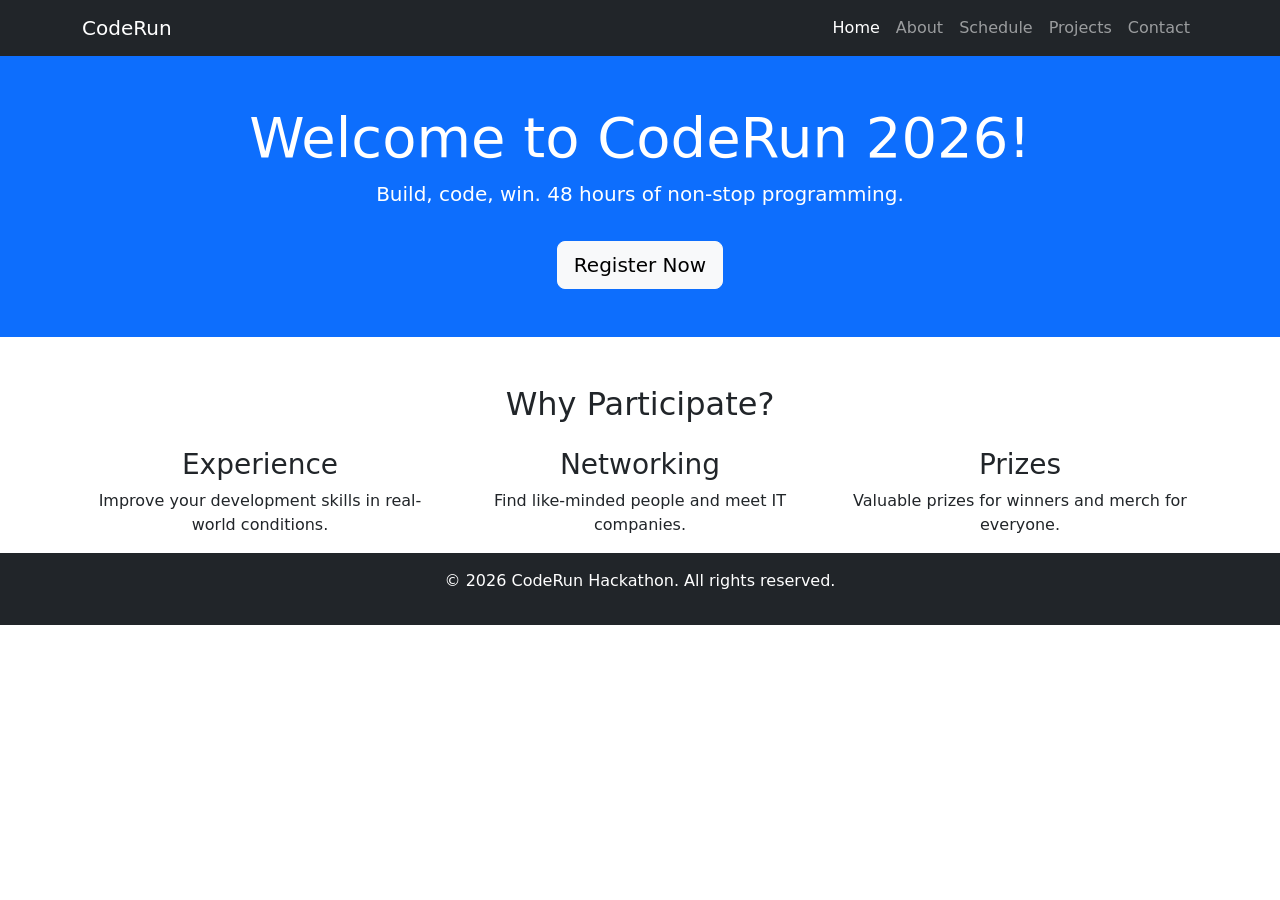
==== index.html @ 3b735dcd "create home page with bootstrap hero section" ====
<!DOCTYPE html>
<html lang="en">
<head>
    <meta charset="UTF-8">
    <meta name="viewport" content="width=device-width, initial-scale=1.0">
    <title>CodeRun Hackathon - Home</title>
    <link href="https://cdn.jsdelivr.net/npm/bootstrap@5.3.0/dist/css/bootstrap.min.css" rel="stylesheet">
    <link rel="stylesheet" href="style.css">
</head>
<body>
    <nav class="navbar navbar-expand-lg navbar-dark bg-dark sticky-top">
        <div class="container">
            <a class="navbar-brand" href="index.html">CodeRun</a>
            <button class="navbar-toggler" type="button" data-bs-toggle="collapse" data-bs-target="#navbarNav">
                <span class="navbar-toggler-icon"></span>
            </button>
            <div class="collapse navbar-collapse" id="navbarNav">
                <ul class="navbar-nav ms-auto">
                    <li class="nav-item"><a class="nav-link active" href="index.html">Home</a></li>
                    <li class="nav-item"><a class="nav-link" href="about.html">About</a></li>
                    <li class="nav-item"><a class="nav-link" href="schedule.html">Schedule</a></li>
                    <li class="nav-item"><a class="nav-link" href="gallery.html">Projects</a></li>
                    <li class="nav-item"><a class="nav-link" href="contact.html">Contact</a></li>
                </ul>
            </div>
        </div>
    </nav>

    <main>
        <header class="bg-primary text-white text-center py-5">
            <div class="container">
                <h1 class="display-4">Welcome to CodeRun 2026!</h1>
                <p class="lead">Build, code, win. 48 hours of non-stop programming.</p>
                <a href="contact.html" class="btn btn-light btn-lg mt-3">Register Now</a>
            </div>
        </header>

        <section class="container mt-5">
            <h2 class="text-center mb-4">Why Participate?</h2>
            <div class="row text-center">
                <div class="col-md-4">
                    <h3>Experience</h3>
                    <p>Improve your development skills in real-world conditions.</p>
                </div>
                <div class="col-md-4">
                    <h3>Networking</h3>
                    <p>Find like-minded people and meet IT companies.</p>
                </div>
                <div class="col-md-4">
                    <h3>Prizes</h3>
                    <p>Valuable prizes for winners and merch for everyone.</p>
                </div>
            </div>
        </section>
    </main>

    <footer class="bg-dark text-white text-center py-3 mt-auto">
        <p>&copy; 2026 CodeRun Hackathon. All rights reserved.</p>
    </footer>

    <script src="https://cdn.jsdelivr.net/npm/bootstrap@5.3.0/dist/js/bootstrap.bundle.min.js"></script>
</body>
</html>
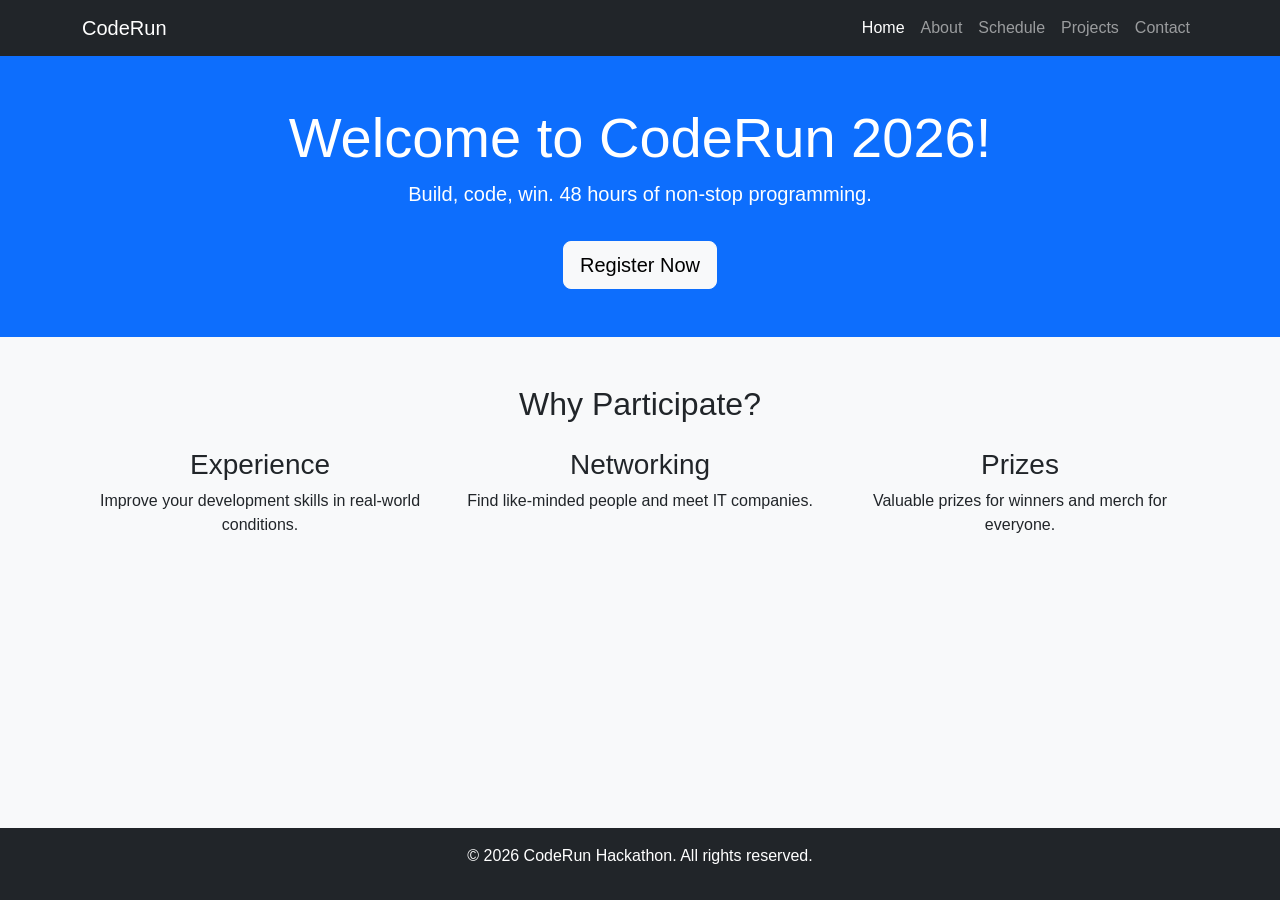
==== commit 16b9f62d: "fixed styles.css" ====
--- a/index.html
+++ b/index.html
@@ -5,7 +5,7 @@
     <meta name="viewport" content="width=device-width, initial-scale=1.0">
     <title>CodeRun Hackathon - Home</title>
     <link href="https://cdn.jsdelivr.net/npm/bootstrap@5.3.0/dist/css/bootstrap.min.css" rel="stylesheet">
-    <link rel="stylesheet" href="style.css">
+    <link rel="stylesheet" href="styles.css">
 </head>
 <body>
     <nav class="navbar navbar-expand-lg navbar-dark bg-dark sticky-top">
--- a/styles.css
+++ b/styles.css
@@ -0,0 +1,58 @@
+:root {
+    --main-bg: #f8f9fa;
+    --accent-color: #0d6efd;
+}
+
+body {
+    font-family: 'Segoe UI', Tahoma, Geneva, Verdana, sans-serif;
+    background-color: var(--main-bg);
+    display: flex;
+    flex-direction: column;
+    min-height: 100vh;
+}
+
+main {
+    flex: 1; 
+}
+
+
+.grid-container {
+    display: grid;
+    grid-template-columns: repeat(2, 1fr);
+    gap: 20px;
+    margin-top: 30px;
+}
+
+.contact-wrapper {
+    position: relative;
+    padding: 40px;
+    background: #fff;
+    border-radius: 10px;
+    box-shadow: 0 4px 6px rgba(0,0,0,0.1);
+}
+
+.badge-absolute {
+    position: absolute;
+    top: -15px;
+    right: -15px;
+    background-color: #dc3545;
+    color: white;
+    padding: 10px 15px;
+    border-radius: 50%;
+    font-weight: bold;
+}
+
+@media (max-width: 768px) {
+    .grid-container {
+        grid-template-columns: 1fr; 
+    }
+}
+
+@media (max-width: 480px) {
+    h1 {
+        font-size: 1.8rem; 
+    }
+    .badge-absolute {
+        display: none; 
+    }
+}
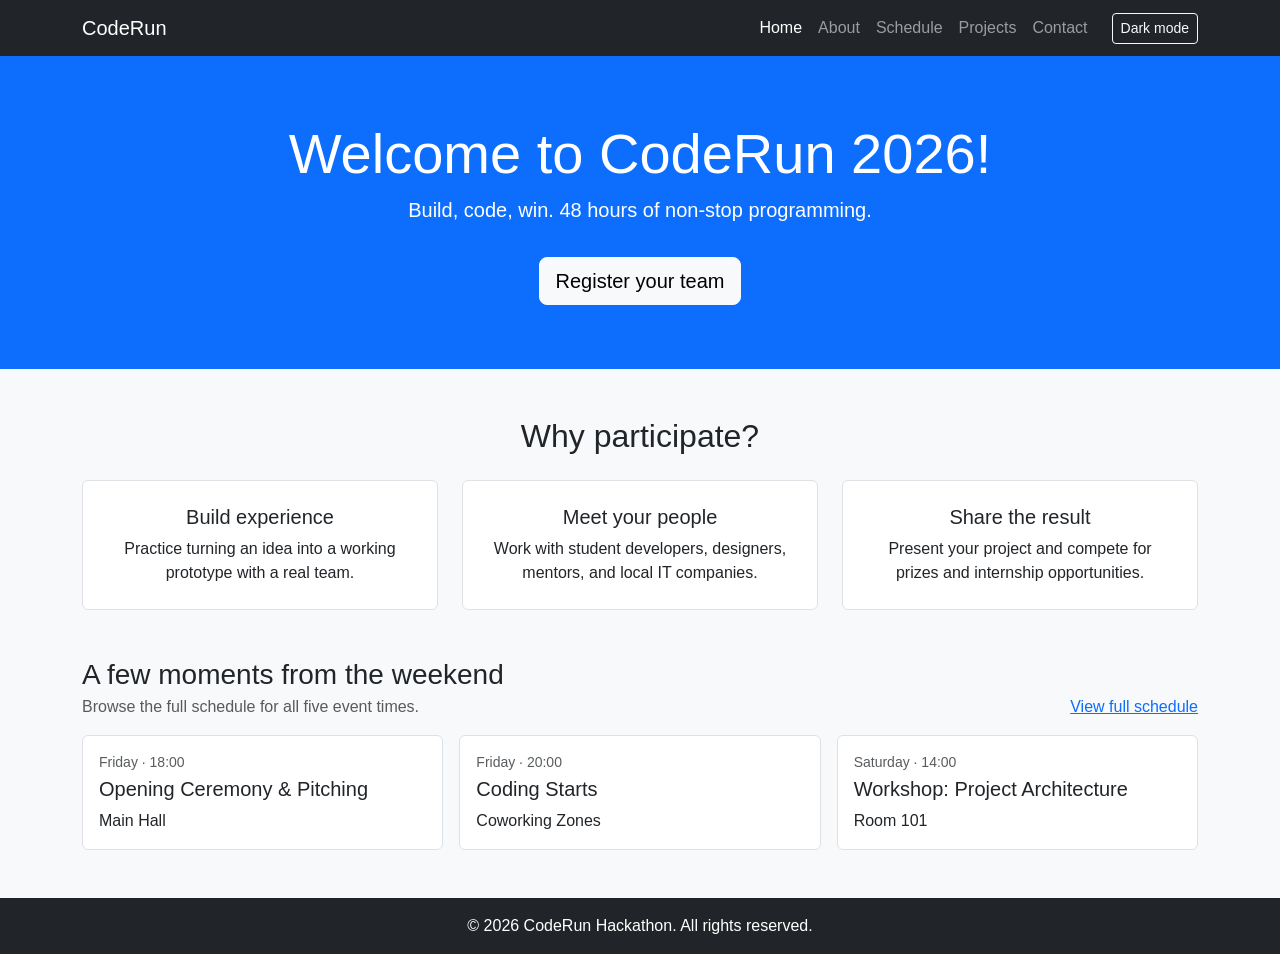
==== commit 98bd3c46: "Add endterm features" ====
--- a/index.html
+++ b/index.html
@@ -3,6 +3,7 @@
 <head>
     <meta charset="UTF-8">
     <meta name="viewport" content="width=device-width, initial-scale=1.0">
+    <meta name="description" content="CodeRun is a 48-hour student hackathon for building useful software with a team.">
     <title>CodeRun Hackathon - Home</title>
     <link href="https://cdn.jsdelivr.net/npm/bootstrap@5.3.0/dist/css/bootstrap.min.css" rel="stylesheet">
     <link rel="stylesheet" href="styles.css">
@@ -11,46 +12,64 @@
     <nav class="navbar navbar-expand-lg navbar-dark bg-dark sticky-top">
         <div class="container">
             <a class="navbar-brand" href="index.html">CodeRun</a>
-            <button class="navbar-toggler" type="button" data-bs-toggle="collapse" data-bs-target="#navbarNav">
+            <button class="navbar-toggler" type="button" data-bs-toggle="collapse" data-bs-target="#navbarNav" aria-controls="navbarNav" aria-expanded="false" aria-label="Toggle navigation">
                 <span class="navbar-toggler-icon"></span>
             </button>
             <div class="collapse navbar-collapse" id="navbarNav">
-                <ul class="navbar-nav ms-auto">
-                    <li class="nav-item"><a class="nav-link active" href="index.html">Home</a></li>
+                <ul class="navbar-nav ms-auto align-items-lg-center">
+                    <li class="nav-item"><a class="nav-link active" aria-current="page" href="index.html">Home</a></li>
                     <li class="nav-item"><a class="nav-link" href="about.html">About</a></li>
                     <li class="nav-item"><a class="nav-link" href="schedule.html">Schedule</a></li>
                     <li class="nav-item"><a class="nav-link" href="gallery.html">Projects</a></li>
                     <li class="nav-item"><a class="nav-link" href="contact.html">Contact</a></li>
+                    <li class="nav-item ms-lg-3"><button class="btn btn-outline-light btn-sm theme-toggle" id="themeToggle" type="button">Dark mode</button></li>
                 </ul>
             </div>
         </div>
     </nav>
 
     <main>
-        <header class="bg-primary text-white text-center py-5">
-            <div class="container">
+        <header class="home-hero bg-primary text-white text-center py-5">
+            <div class="container py-3">
                 <h1 class="display-4">Welcome to CodeRun 2026!</h1>
                 <p class="lead">Build, code, win. 48 hours of non-stop programming.</p>
-                <a href="contact.html" class="btn btn-light btn-lg mt-3">Register Now</a>
+                <a href="contact.html" class="btn btn-light btn-lg mt-3">Register your team</a>
             </div>
         </header>
 
-        <section class="container mt-5">
-            <h2 class="text-center mb-4">Why Participate?</h2>
-            <div class="row text-center">
+        <section class="container py-5" aria-labelledby="why-heading">
+            <h2 class="text-center mb-4" id="why-heading">Why participate?</h2>
+            <div class="row g-4 text-center">
                 <div class="col-md-4">
-                    <h3>Experience</h3>
-                    <p>Improve your development skills in real-world conditions.</p>
+                    <div class="feature-panel h-100 p-4">
+                        <h3 class="h5">Build experience</h3>
+                        <p class="mb-0">Practice turning an idea into a working prototype with a real team.</p>
+                    </div>
                 </div>
                 <div class="col-md-4">
-                    <h3>Networking</h3>
-                    <p>Find like-minded people and meet IT companies.</p>
+                    <div class="feature-panel h-100 p-4">
+                        <h3 class="h5">Meet your people</h3>
+                        <p class="mb-0">Work with student developers, designers, mentors, and local IT companies.</p>
+                    </div>
                 </div>
                 <div class="col-md-4">
-                    <h3>Prizes</h3>
-                    <p>Valuable prizes for winners and merch for everyone.</p>
+                    <div class="feature-panel h-100 p-4">
+                        <h3 class="h5">Share the result</h3>
+                        <p class="mb-0">Present your project and compete for prizes and internship opportunities.</p>
+                    </div>
                 </div>
             </div>
+        </section>
+
+        <section class="container pb-5" aria-labelledby="home-schedule-heading">
+            <div class="d-flex flex-wrap justify-content-between align-items-end gap-2 mb-3">
+                <div>
+                    <h2 class="h3 mb-1" id="home-schedule-heading">A few moments from the weekend</h2>
+                    <p class="text-muted mb-0">Browse the full schedule for all five event times.</p>
+                </div>
+                <a href="schedule.html">View full schedule</a>
+            </div>
+            <div class="row g-3" id="homeEvents" aria-live="polite"></div>
         </section>
     </main>
 
@@ -59,5 +78,8 @@
     </footer>
 
     <script src="https://cdn.jsdelivr.net/npm/bootstrap@5.3.0/dist/js/bootstrap.bundle.min.js"></script>
+    <script src="https://code.jquery.com/jquery-3.7.1.min.js"></script>
+    <script src="jquery-interactions.js"></script>
+    <script src="app.js"></script>
 </body>
-</html>+</html>
--- a/styles.css
+++ b/styles.css
@@ -1,58 +1,123 @@
 :root {
     --main-bg: #f8f9fa;
-    --accent-color: #0d6efd;
+    --text-color: #212529;
+    --panel-bg: #ffffff;
+    --border-color: #dee2e6;
 }
 
 body {
     font-family: 'Segoe UI', Tahoma, Geneva, Verdana, sans-serif;
     background-color: var(--main-bg);
+    color: var(--text-color);
     display: flex;
     flex-direction: column;
     min-height: 100vh;
 }
 
 main {
-    flex: 1; 
+    flex: 1;
 }
 
+footer p {
+    margin: 0;
+}
+
+.home-hero {
+    background-color: #0d6efd !important;
+}
+
+.feature-panel,
+.filter-panel,
+.contact-wrapper,
+.grid-item,
+.faq-item {
+    background-color: var(--panel-bg) !important;
+    border: 1px solid var(--border-color);
+    border-radius: 0.375rem;
+}
+
+.contact-wrapper {
+    padding: 2rem;
+}
 
 .grid-container {
     display: grid;
-    grid-template-columns: repeat(2, 1fr);
-    gap: 20px;
-    margin-top: 30px;
+    grid-template-columns: repeat(2, minmax(0, 1fr));
+    gap: 1.25rem;
 }
 
-.contact-wrapper {
-    position: relative;
-    padding: 40px;
-    background: #fff;
-    border-radius: 10px;
-    box-shadow: 0 4px 6px rgba(0,0,0,0.1);
+.intro-copy {
+    max-width: 45rem;
+    margin-left: auto;
+    margin-right: auto;
 }
 
-.badge-absolute {
-    position: absolute;
-    top: -15px;
-    right: -15px;
-    background-color: #dc3545;
-    color: white;
-    padding: 10px 15px;
-    border-radius: 50%;
-    font-weight: bold;
+.project-card .card-img-top {
+    height: 190px;
+    object-fit: cover;
+}
+
+.project-card .card {
+    background-color: var(--panel-bg);
+    color: var(--text-color);
+}
+
+.faq-answer,
+.js-help-content {
+    display: none;
+}
+
+.theme-dark {
+    --main-bg: #202428;
+    --text-color: #f1f3f5;
+    --panel-bg: #2b3035;
+    --border-color: #495057;
+}
+
+.theme-dark .text-muted,
+.theme-dark .form-text {
+    color: #c2c7cc !important;
+}
+
+.theme-dark .form-control,
+.theme-dark .form-select {
+    color: #f1f3f5;
+    background-color: #343a40;
+    border-color: #6c757d;
+}
+
+.theme-dark .form-control::placeholder {
+    color: #adb5bd;
+}
+
+.theme-dark .table {
+    --bs-table-color: #f1f3f5;
+    --bs-table-bg: #2b3035;
+    --bs-table-striped-bg: #343a40;
+    --bs-table-striped-color: #f1f3f5;
+    --bs-table-hover-bg: #3b4147;
+    --bs-table-hover-color: #ffffff;
+    border-color: #6c757d;
+}
+
+.theme-dark .alert-light {
+    color: #f1f3f5;
+    background-color: #343a40;
+    border-color: #6c757d !important;
 }
 
 @media (max-width: 768px) {
     .grid-container {
-        grid-template-columns: 1fr; 
+        grid-template-columns: 1fr;
+    }
+
+    .contact-wrapper {
+        padding: 1.5rem;
     }
 }
 
 @media (max-width: 480px) {
     h1 {
-        font-size: 1.8rem; 
+        font-size: 1.8rem;
     }
-    .badge-absolute {
-        display: none; 
-    }
-}+}
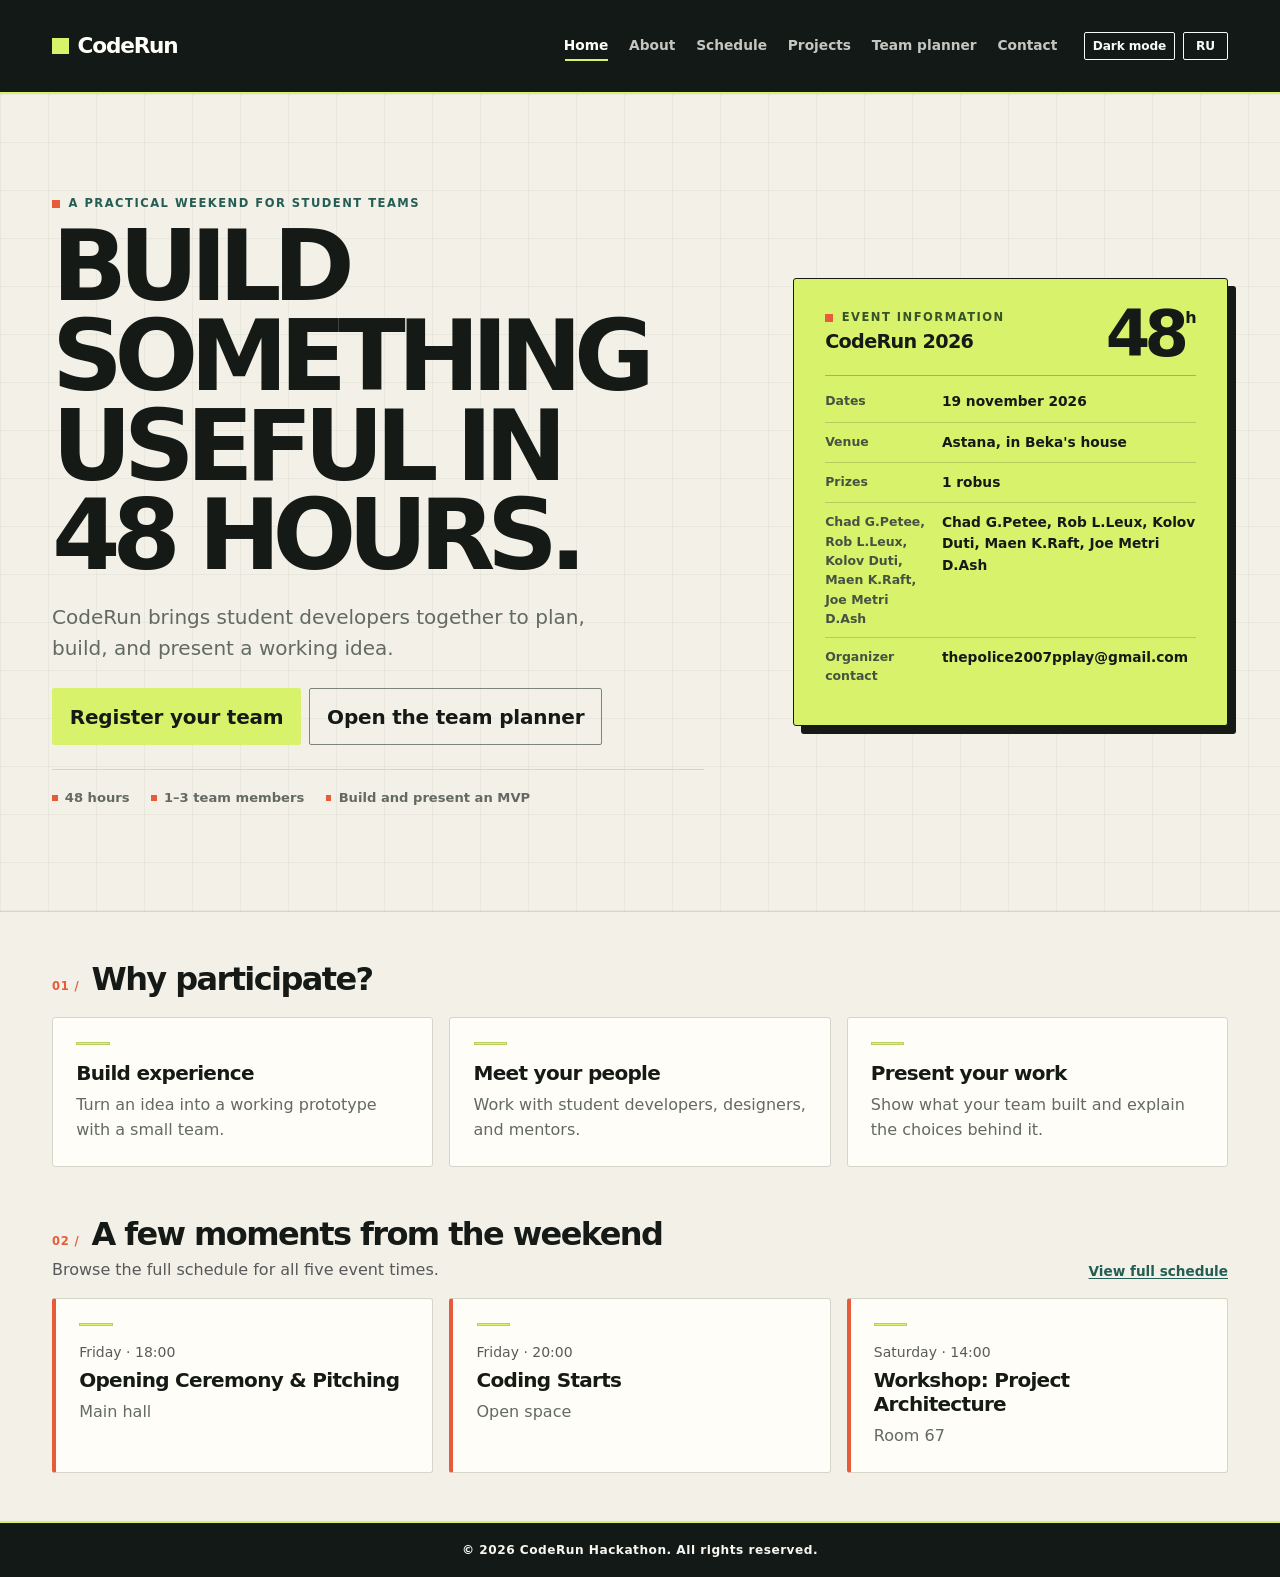
==== commit 6889c01f: "Polish final project" ====
--- a/index.html
+++ b/index.html
@@ -4,82 +4,90 @@
     <meta charset="UTF-8">
     <meta name="viewport" content="width=device-width, initial-scale=1.0">
     <meta name="description" content="CodeRun is a 48-hour student hackathon for building useful software with a team.">
-    <title>CodeRun Hackathon - Home</title>
+    <title data-i18n="home.metaTitle">CodeRun Hackathon - Home</title>
+    <link rel="icon" href="favicon.svg" type="image/svg+xml">
     <link href="https://cdn.jsdelivr.net/npm/bootstrap@5.3.0/dist/css/bootstrap.min.css" rel="stylesheet">
     <link rel="stylesheet" href="styles.css">
 </head>
 <body>
-    <nav class="navbar navbar-expand-lg navbar-dark bg-dark sticky-top">
+    <nav class="navbar navbar-expand-lg navbar-dark sticky-top site-nav">
         <div class="container">
             <a class="navbar-brand" href="index.html">CodeRun</a>
-            <button class="navbar-toggler" type="button" data-bs-toggle="collapse" data-bs-target="#navbarNav" aria-controls="navbarNav" aria-expanded="false" aria-label="Toggle navigation">
+            <button class="navbar-toggler" type="button" data-bs-toggle="collapse" data-bs-target="#navbarNav" aria-controls="navbarNav" aria-expanded="false" aria-label="Toggle navigation" data-i18n-aria-label="nav.toggle">
                 <span class="navbar-toggler-icon"></span>
             </button>
             <div class="collapse navbar-collapse" id="navbarNav">
                 <ul class="navbar-nav ms-auto align-items-lg-center">
-                    <li class="nav-item"><a class="nav-link active" aria-current="page" href="index.html">Home</a></li>
-                    <li class="nav-item"><a class="nav-link" href="about.html">About</a></li>
-                    <li class="nav-item"><a class="nav-link" href="schedule.html">Schedule</a></li>
-                    <li class="nav-item"><a class="nav-link" href="gallery.html">Projects</a></li>
-                    <li class="nav-item"><a class="nav-link" href="contact.html">Contact</a></li>
-                    <li class="nav-item ms-lg-3"><button class="btn btn-outline-light btn-sm theme-toggle" id="themeToggle" type="button">Dark mode</button></li>
+                    <li class="nav-item"><a class="nav-link active" aria-current="page" href="index.html" data-i18n="nav.home">Home</a></li>
+                    <li class="nav-item"><a class="nav-link" href="about.html" data-i18n="nav.about">About</a></li>
+                    <li class="nav-item"><a class="nav-link" href="schedule.html" data-i18n="nav.schedule">Schedule</a></li>
+                    <li class="nav-item"><a class="nav-link" href="gallery.html" data-i18n="nav.projects">Projects</a></li>
+                    <li class="nav-item"><a class="nav-link" href="planner.html" data-i18n="nav.planner">Team planner</a></li>
+                    <li class="nav-item"><a class="nav-link" href="contact.html" data-i18n="nav.contact">Contact</a></li>
+                    <li class="nav-item ms-lg-3"><button class="btn btn-outline-light btn-sm" id="themeToggle" type="button" aria-pressed="false" data-i18n="theme.dark">Dark mode</button></li>
+                    <li class="nav-item ms-lg-2"><button class="btn btn-outline-light btn-sm" id="languageToggle" type="button" aria-label="Change language" data-i18n-aria-label="language.accessible" data-i18n="language.switch">RU</button></li>
                 </ul>
             </div>
         </div>
     </nav>
 
     <main>
-        <header class="home-hero bg-primary text-white text-center py-5">
-            <div class="container py-3">
-                <h1 class="display-4">Welcome to CodeRun 2026!</h1>
-                <p class="lead">Build, code, win. 48 hours of non-stop programming.</p>
-                <a href="contact.html" class="btn btn-light btn-lg mt-3">Register your team</a>
+        <header class="home-hero">
+            <div class="container hero-layout">
+                <div class="hero-copy">
+                    <p class="eyebrow" data-i18n="home.features">A practical weekend for student teams</p>
+                    <h1 data-i18n="home.title">Build something useful in 48 hours.</h1>
+                    <p class="hero-lead" data-i18n="home.lead">CodeRun brings student developers together to plan, build, and present a working idea.</p>
+                    <div class="d-flex flex-wrap gap-2 mt-4">
+                        <a href="contact.html" class="btn btn-primary btn-lg" data-i18n="home.register">Register your team</a>
+                        <a href="planner.html" class="btn btn-outline-secondary btn-lg" data-i18n="home.planner">Open the team planner</a>
+                    </div>
+                    <div class="hero-facts mt-4">
+                        <span data-i18n="home.factHours">48 hours</span><span data-i18n="home.factTeam">1–3 team members</span><span data-i18n="home.factMvp">Build and present an MVP</span>
+                    </div>
+                </div>
+                <aside class="event-summary" aria-labelledby="event-summary-title">
+                    <div class="event-summary-top">
+                        <div>
+                            <p class="eyebrow mb-1" data-i18n="home.eventLabel">Event information</p>
+                            <h2 class="h4 mb-0" id="event-summary-title">CodeRun 2026</h2>
+                        </div>
+                        <p class="event-hours mb-0" aria-hidden="true">48<span>h</span></p>
+                    </div>
+                    <dl class="event-details mb-0">
+                        <div><dt data-i18n="home.dateLabel">Dates</dt><dd data-event-info="date">19 november 2026</dd></div>
+                        <div><dt data-i18n="home.placeLabel">Venue</dt><dd data-event-info="venue">Astana, in Beka's house</dd></div>
+                        <div><dt data-i18n="home.prizeLabel">Prizes</dt><dd data-event-info="prizes">1 robus</dd></div>
+                        <div><dt data-i18n="home.sponsorsLabel">Sponsors</dt><dd data-event-info="sponsors">Chad G.Petee, Rob L.Leux, Kolov Duti, Maen K.Raft, Joe Metri D.Ash", ru: "Chad G.Petee, Rob L.Leux, Kolov Duti, Maen K.Raft, Joe Metri D.Ash</dd></div>
+                        <div><dt data-i18n="home.organizerLabel">thepolice2007pplay@gmail.com</dt><dd data-event-info="organizerEmail">Add organizer email</dd></div>
+                    </dl>
+                </aside>
             </div>
         </header>
 
         <section class="container py-5" aria-labelledby="why-heading">
-            <h2 class="text-center mb-4" id="why-heading">Why participate?</h2>
-            <div class="row g-4 text-center">
-                <div class="col-md-4">
-                    <div class="feature-panel h-100 p-4">
-                        <h3 class="h5">Build experience</h3>
-                        <p class="mb-0">Practice turning an idea into a working prototype with a real team.</p>
-                    </div>
-                </div>
-                <div class="col-md-4">
-                    <div class="feature-panel h-100 p-4">
-                        <h3 class="h5">Meet your people</h3>
-                        <p class="mb-0">Work with student developers, designers, mentors, and local IT companies.</p>
-                    </div>
-                </div>
-                <div class="col-md-4">
-                    <div class="feature-panel h-100 p-4">
-                        <h3 class="h5">Share the result</h3>
-                        <p class="mb-0">Present your project and compete for prizes and internship opportunities.</p>
-                    </div>
-                </div>
+            <h2 class="section-heading" id="why-heading" data-i18n="home.why">Why participate?</h2>
+            <div class="row g-3">
+                <div class="col-md-4"><article class="feature-panel h-100 p-4"><h3 class="h5" data-i18n="home.experienceTitle">Build experience</h3><p class="mb-0" data-i18n="home.experienceText">Turn an idea into a working prototype with a small team.</p></article></div>
+                <div class="col-md-4"><article class="feature-panel h-100 p-4"><h3 class="h5" data-i18n="home.peopleTitle">Meet your people</h3><p class="mb-0" data-i18n="home.peopleText">Work with student developers, designers, and mentors.</p></article></div>
+                <div class="col-md-4"><article class="feature-panel h-100 p-4"><h3 class="h5" data-i18n="home.shareTitle">Present your work</h3><p class="mb-0" data-i18n="home.shareText">Show what your team built and explain the choices behind it.</p></article></div>
             </div>
         </section>
 
         <section class="container pb-5" aria-labelledby="home-schedule-heading">
-            <div class="d-flex flex-wrap justify-content-between align-items-end gap-2 mb-3">
-                <div>
-                    <h2 class="h3 mb-1" id="home-schedule-heading">A few moments from the weekend</h2>
-                    <p class="text-muted mb-0">Browse the full schedule for all five event times.</p>
-                </div>
-                <a href="schedule.html">View full schedule</a>
+            <div class="section-head-row mb-3">
+                <div><h2 class="section-heading mb-1" id="home-schedule-heading" data-i18n="home.weekend">A few moments from the weekend</h2><p class="text-muted mb-0" data-i18n="home.weekendText">Browse the full schedule for all five event times.</p></div>
+                <a href="schedule.html" data-i18n="home.fullSchedule">View full schedule</a>
             </div>
             <div class="row g-3" id="homeEvents" aria-live="polite"></div>
         </section>
     </main>
 
-    <footer class="bg-dark text-white text-center py-3 mt-auto">
-        <p>&copy; 2026 CodeRun Hackathon. All rights reserved.</p>
-    </footer>
-
+    <footer class="site-footer text-center py-3"><p class="mb-0" data-i18n="footer.rights">© 2026 CodeRun Hackathon. All rights reserved.</p></footer>
     <script src="https://cdn.jsdelivr.net/npm/bootstrap@5.3.0/dist/js/bootstrap.bundle.min.js"></script>
     <script src="https://code.jquery.com/jquery-3.7.1.min.js"></script>
     <script src="jquery-interactions.js"></script>
     <script src="app.js"></script>
+    <script type="module" src="js/final.js"></script>
 </body>
 </html>
--- a/styles.css
+++ b/styles.css
@@ -1,123 +1,549 @@
 :root {
-    --main-bg: #f8f9fa;
-    --text-color: #212529;
-    --panel-bg: #ffffff;
-    --border-color: #dee2e6;
-}
+    --page-bg: #f2f0e7;
+    --panel-bg: #fffdf7;
+    --ink: #151a16;
+    --muted: #626a62;
+    --line: #d5d5c9;
+    --navy: #121916;
+    --blue: #245d54;
+    --accent: #e65c3b;
+    --lime: #d8f26c;
+    --soft-blue: #e5ebe2;
+    --shadow: 0 12px 30px rgba(18, 25, 22, .07);
+}
+
+* { box-sizing: border-box; }
+
+html { scroll-behavior: smooth; }
 
 body {
-    font-family: 'Segoe UI', Tahoma, Geneva, Verdana, sans-serif;
-    background-color: var(--main-bg);
-    color: var(--text-color);
+    min-height: 100vh;
     display: flex;
     flex-direction: column;
-    min-height: 100vh;
-}
-
-main {
-    flex: 1;
-}
-
-footer p {
-    margin: 0;
-}
+    background: var(--page-bg);
+    color: var(--ink);
+    font-family: "Avenir Next", Avenir, "Segoe UI", system-ui, sans-serif;
+    line-height: 1.55;
+}
+
+main { flex: 1; }
+a { color: var(--blue); text-underline-offset: .18em; }
+a:hover { color: var(--accent); }
+:focus-visible { outline: 3px solid var(--accent); outline-offset: 3px; }
+
+.container { max-width: 1200px; }
+
+.site-nav {
+    z-index: 1030;
+    background: var(--navy);
+    border-bottom: 2px solid var(--lime);
+}
+.site-nav .container { min-height: 76px; }
+.site-nav .navbar-brand {
+    display: inline-flex;
+    align-items: center;
+    gap: .55rem;
+    color: #fffdf7;
+    font-size: 1.35rem;
+    font-weight: 800;
+    letter-spacing: -.055em;
+}
+.site-nav .navbar-brand::before {
+    width: 1.05rem;
+    height: 1.05rem;
+    background: var(--lime);
+    content: "";
+}
+.site-nav .nav-link {
+    position: relative;
+    margin: 0 .15rem;
+    padding: .65rem .55rem;
+    color: rgba(255, 253, 247, .76);
+    font-size: .86rem;
+    font-weight: 600;
+}
+.site-nav .nav-link::after {
+    position: absolute;
+    right: .55rem;
+    bottom: .35rem;
+    left: .55rem;
+    height: 2px;
+    background: var(--lime);
+    content: "";
+    transform: scaleX(0);
+    transform-origin: left;
+    transition: transform .18s ease;
+}
+.site-nav .nav-link:hover,
+.site-nav .nav-link.active { color: #fffdf7; }
+.site-nav .nav-link:hover::after,
+.site-nav .nav-link.active::after { transform: scaleX(1); }
+.site-nav .btn {
+    min-width: 2.8rem;
+    border-radius: 2px;
+    font-size: .76rem;
+    font-weight: 700;
+}
+.site-nav .navbar-toggler { border-color: rgba(255, 255, 255, .38); }
+.site-nav .navbar-toggler:focus { box-shadow: 0 0 0 .15rem rgba(216, 242, 108, .4); }
 
 .home-hero {
-    background-color: #0d6efd !important;
-}
+    position: relative;
+    overflow: hidden;
+    background-color: var(--page-bg);
+    background-image:
+        linear-gradient(rgba(21, 26, 22, .045) 1px, transparent 1px),
+        linear-gradient(90deg, rgba(21, 26, 22, .045) 1px, transparent 1px);
+    background-size: 48px 48px;
+    border-bottom: 1px solid var(--line);
+}
+.hero-layout {
+    display: grid;
+    grid-template-columns: minmax(0, 1.2fr) minmax(310px, .8fr);
+    align-items: center;
+    gap: clamp(2.5rem, 7vw, 6.5rem);
+    padding-top: clamp(4rem, 8vw, 7.5rem);
+    padding-bottom: clamp(4rem, 8vw, 7.5rem);
+}
+.hero-copy { max-width: 730px; }
+.eyebrow {
+    display: flex;
+    align-items: center;
+    gap: .55rem;
+    margin: 0 0 .65rem;
+    color: var(--blue);
+    font-size: .72rem;
+    font-weight: 800;
+    letter-spacing: .13em;
+    line-height: 1.35;
+    text-transform: uppercase;
+}
+html[lang="ru"] .hero-copy > .eyebrow { padding-bottom: .5rem; }
+.eyebrow::before {
+    width: .48rem;
+    height: .48rem;
+    flex: 0 0 auto;
+    background: var(--accent);
+    content: "";
+}
+.hero-copy h1 {
+    max-width: 8.5ch;
+    margin: .35rem 0 1.3rem;
+    font-size: clamp(3.5rem, 7.7vw, 7.6rem);
+    font-weight: 850;
+    letter-spacing: -.085em;
+    line-height: .91;
+    text-transform: uppercase;
+    text-wrap: balance;
+}
+.hero-lead {
+    max-width: 37rem;
+    margin-bottom: 0;
+    color: var(--muted);
+    font-size: clamp(1.05rem, 1.6vw, 1.25rem);
+}
+.hero-copy .btn { min-height: 3.2rem; padding: .8rem 1.05rem; }
+.hero-facts {
+    display: flex;
+    flex-wrap: wrap;
+    gap: .55rem 1.35rem;
+    padding-top: 1.1rem;
+    border-top: 1px solid var(--line);
+    color: var(--muted);
+    font-size: .82rem;
+    font-weight: 650;
+}
+.hero-facts span { display: inline-flex; align-items: center; gap: .45rem; }
+.hero-facts span::before {
+    width: .35rem;
+    height: .35rem;
+    background: var(--accent);
+    content: "";
+}
+.event-summary {
+    position: relative;
+    padding: clamp(1.4rem, 2.4vw, 2rem);
+    background: var(--lime);
+    border: 1px solid var(--ink);
+    border-radius: 3px;
+    box-shadow: 8px 8px 0 var(--ink);
+}
+.event-summary-top {
+    display: flex;
+    align-items: flex-start;
+    justify-content: space-between;
+    gap: 1rem;
+    padding-bottom: .95rem;
+    margin-bottom: .4rem;
+    border-bottom: 1px solid rgba(21, 26, 22, .28);
+}
+.event-summary .eyebrow { color: #395328; }
+.event-summary h2 { font-size: 1.2rem; font-weight: 800; letter-spacing: -.035em; }
+.event-hours {
+    display: flex;
+    align-items: flex-start;
+    color: var(--ink);
+    font-size: clamp(3.4rem, 5vw, 5rem);
+    font-weight: 850;
+    letter-spacing: -.09em;
+    line-height: .78;
+}
+.event-hours span { margin: .12rem 0 0 .12rem; font-size: 1rem; letter-spacing: -.02em; }
+.event-details div {
+    display: grid;
+    grid-template-columns: 6.6rem minmax(0, 1fr);
+    gap: .7rem;
+    padding: .56rem 0;
+    border-bottom: 1px solid rgba(21, 26, 22, .18);
+}
+.event-details div:last-child { border-bottom: 0; }
+.event-details dt { color: #465341; font-size: .78rem; font-weight: 600; }
+.event-details dd { margin: 0; color: var(--ink); font-size: .86rem; font-weight: 750; overflow-wrap: anywhere; }
+.event-summary .small { color: #465341 !important; font-size: .72rem; }
+
+main.container.py-5 { padding-top: clamp(2.8rem, 5vw, 4.6rem) !important; padding-bottom: clamp(3rem, 5vw, 5rem) !important; }
+.page-heading {
+    max-width: 58rem;
+    padding-bottom: 1.55rem;
+    margin-bottom: 2.2rem !important;
+    border-bottom: 1px solid var(--line);
+}
+.page-heading.text-center { margin-right: 0; margin-left: 0; text-align: left !important; }
+.page-heading h1 {
+    margin: 0 0 .55rem;
+    font-size: clamp(2.6rem, 5.3vw, 5rem);
+    font-weight: 850;
+    letter-spacing: -.075em;
+    line-height: .98;
+    text-transform: uppercase;
+    text-wrap: balance;
+}
+.page-heading > p:last-child { max-width: 43rem; color: var(--muted); }
+.intro-copy { margin-right: 0 !important; margin-left: 0 !important; }
+
+main { counter-reset: section-heading; }
+.section-heading {
+    display: flex;
+    align-items: baseline;
+    gap: .75rem;
+    margin-bottom: 1.2rem;
+    font-size: clamp(1.55rem, 2.5vw, 2.2rem);
+    font-weight: 800;
+    letter-spacing: -.05em;
+}
+.section-heading::before {
+    counter-increment: section-heading;
+    color: var(--accent);
+    content: "0" counter(section-heading) " /";
+    font-size: .72rem;
+    font-weight: 800;
+    letter-spacing: .07em;
+}
+.section-head-row { display: flex; flex-wrap: wrap; justify-content: space-between; align-items: end; gap: 1rem; }
+.section-head-row > a { font-size: .85rem; font-weight: 750; }
+#homeEvents .feature-panel { border-left: 4px solid var(--accent); }
+#homeEvents .feature-panel h3 { font-weight: 750; }
 
 .feature-panel,
 .filter-panel,
 .contact-wrapper,
 .grid-item,
-.faq-item {
-    background-color: var(--panel-bg) !important;
-    border: 1px solid var(--border-color);
-    border-radius: 0.375rem;
-}
-
-.contact-wrapper {
-    padding: 2rem;
-}
-
-.grid-container {
-    display: grid;
-    grid-template-columns: repeat(2, minmax(0, 1fr));
-    gap: 1.25rem;
-}
-
-.intro-copy {
-    max-width: 45rem;
-    margin-left: auto;
-    margin-right: auto;
-}
-
-.project-card .card-img-top {
-    height: 190px;
-    object-fit: cover;
-}
-
-.project-card .card {
+.faq-item,
+.planner-panel,
+.planner-dashboard,
+.project-card .card,
+.repo-card,
+.task-card {
+    background: var(--panel-bg);
+    border: 1px solid var(--line);
+    border-radius: 3px;
+    color: var(--ink);
+}
+.feature-panel {
+    min-height: 100%;
+    padding: 1.45rem !important;
+    box-shadow: none;
+}
+.feature-panel::before {
+    display: block;
+    width: 2.1rem;
+    height: 3px;
+    margin-bottom: 1.05rem;
+    background: var(--lime);
+    border: 1px solid rgba(21, 26, 22, .15);
+    content: "";
+}
+.feature-panel h3,
+.grid-item h2 { font-weight: 800; letter-spacing: -.035em; }
+.feature-panel p,
+.grid-item p,
+.grid-item li { color: var(--muted); }
+.grid-container { display: grid; grid-template-columns: repeat(2, minmax(0, 1fr)); gap: 1rem; }
+.grid-item { position: relative; min-height: 190px; padding: 1.5rem !important; }
+.grid-item::before {
+    display: block;
+    margin-bottom: 1.1rem;
+    color: var(--accent);
+    content: "0" counter(grid-card);
+    font-size: .75rem;
+    font-weight: 800;
+    letter-spacing: .12em;
+}
+.grid-container { counter-reset: grid-card; }
+.grid-item { counter-increment: grid-card; }
+.grid-item:nth-child(2) { background: #e5ebe2; }
+.grid-item:nth-child(3) { background: #e9e5d9; }
+.grid-item:nth-child(4) { background: var(--panel-bg); }
+.faq-list { display: grid; gap: .55rem; }
+.faq-item { padding: 1rem 1.2rem !important; margin: 0 !important; }
+.faq-item .js-faq-toggle {
+    display: flex;
+    width: 100%;
+    align-items: center;
+    justify-content: space-between;
+    gap: 1rem;
+    color: var(--ink);
+    font-weight: 750;
+}
+.faq-item .js-faq-toggle::after {
+    color: var(--accent);
+    content: "+";
+    font-size: 1.35rem;
+    font-weight: 500;
+}
+.faq-item .js-faq-toggle[aria-expanded="true"]::after { content: "−"; }
+.faq-answer, .js-help-content { display: none; }
+.faq-answer { color: var(--muted); }
+
+.filter-panel { padding: 1.15rem !important; box-shadow: var(--shadow); }
+.form-label { color: var(--ink); font-size: .84rem; font-weight: 750; }
+.form-control, .form-select {
+    min-height: 2.8rem;
+    border: 1px solid #b8bdb3;
+    border-radius: 2px;
     background-color: var(--panel-bg);
-    color: var(--text-color);
-}
-
-.faq-answer,
-.js-help-content {
-    display: none;
-}
+    color: var(--ink);
+    font-size: .92rem;
+}
+textarea.form-control { min-height: auto; }
+.form-control:focus, .form-select:focus {
+    border-color: var(--blue);
+    box-shadow: 0 0 0 .2rem rgba(36, 93, 84, .15);
+}
+.form-text { color: var(--muted); font-size: .78rem; }
+.btn {
+    border-radius: 2px;
+    font-weight: 750;
+    letter-spacing: -.01em;
+    transition: background-color .16s ease, color .16s ease, border-color .16s ease, transform .16s ease;
+}
+.btn:hover { transform: translateY(-1px); }
+.btn-primary {
+    border-color: var(--lime);
+    background: var(--lime);
+    color: #151a16;
+}
+.btn-primary:hover,
+.btn-primary:focus {
+    border-color: #c4e34c;
+    background: #c4e34c;
+    color: #151a16;
+}
+.btn-outline-primary { border-color: var(--blue); color: var(--blue); }
+.btn-outline-primary:hover { border-color: var(--blue); background: var(--blue); color: #fff; }
+.btn-outline-secondary { border-color: #7d857c; color: var(--ink); }
+.btn-outline-secondary:hover { border-color: var(--ink); background: var(--ink); color: var(--panel-bg); }
+.btn-link { color: var(--blue); font-weight: 700; }
+.btn-link:hover { color: var(--accent); }
+
+.project-card .card,
+.repo-card {
+    height: 100%;
+    overflow: hidden;
+    box-shadow: 0 2px 0 rgba(21, 26, 22, .06);
+    transition: transform .18s ease, box-shadow .18s ease;
+}
+.project-card .card:hover,
+.repo-card:hover { transform: translateY(-3px); box-shadow: var(--shadow); }
+.project-card .card-img-top { height: 220px; object-fit: cover; }
+.project-card .card-body { padding: 1.25rem; }
+.project-card .card-title { font-size: 1.15rem; font-weight: 800; letter-spacing: -.035em; }
+.project-card .card-text { color: var(--muted); }
+.project-card .badge,
+.table .badge { border-radius: 2px; font-weight: 750; }
+.repo-card .card-body { padding: 1.2rem; }
+.repo-card h3 a { color: var(--ink); overflow-wrap: anywhere; text-decoration-thickness: 1px; }
+.repo-description { min-height: 3.3rem; color: var(--muted); }
+.github-section {
+    padding: clamp(1.3rem, 3.3vw, 2.4rem);
+    margin-top: clamp(3rem, 6vw, 5rem) !important;
+    background: var(--navy);
+    border-radius: 3px;
+    color: #f8f7ef;
+}
+.github-section .eyebrow { color: var(--lime); }
+.github-section .section-heading { color: #f8f7ef; }
+.github-section .text-muted,
+.github-section .form-text { color: #bec7bf !important; }
+.github-section .filter-panel { background: #222c27; border-color: #48534a; box-shadow: none; }
+.github-section .form-label { color: #f8f7ef; }
+.github-section .form-control,
+.github-section .form-select { border-color: #667167; }
+.github-section .repo-card { background: #fbfaf3; color: #151a16; }
+.github-section .repo-description { color: #59615b; }
+.github-section .repo-card h3 a { color: #151a16; }
+.api-status { min-height: 2rem; margin-bottom: .75rem; color: var(--muted); }
+.api-status-loading { padding-left: 1rem; border-left: 3px solid var(--lime); }
+.api-status-success { color: #a9d8b5; }
+.api-status-empty { color: #c2c9c2; }
+.api-status-error { padding: .75rem 1rem; color: #ffd5c9; background: #442b25; border-left: 3px solid var(--accent); }
+.repo-pager { display: flex; align-items: center; justify-content: center; gap: 1rem; }
+#projectCount, #scheduleCount { color: var(--muted); font-size: .82rem; font-weight: 650; }
+
+.table-responsive { overflow: hidden; border: 1px solid var(--line); border-radius: 3px; box-shadow: var(--shadow); }
+.table { margin: 0; --bs-table-color: var(--ink); --bs-table-bg: var(--panel-bg); --bs-table-striped-bg: #eeede4; --bs-table-striped-color: var(--ink); --bs-table-hover-bg: #e7ebdf; --bs-table-hover-color: var(--ink); border-color: var(--line); }
+.table thead.table-dark { --bs-table-bg: var(--navy); --bs-table-color: #f8f7ef; --bs-table-border-color: #39443e; }
+.table th, .table td { padding: 1rem 1.05rem; vertical-align: middle; }
+.table tbody td:first-child { color: var(--blue); font-weight: 800; white-space: nowrap; }
+.table tbody th { font-weight: 750; }
+
+.contact-wrapper { padding: clamp(1.5rem, 4vw, 3rem); box-shadow: var(--shadow); }
+.contact-wrapper form { display: grid; }
+.registration-help { padding-top: 1rem; border-top: 1px solid var(--line); }
+.alert { border-radius: 2px; }
+.alert-success { color: #23472c; background: #e1efdc; border-color: #b5d0ac; }
+
+.planner-panel, .planner-dashboard { padding: 1.3rem !important; box-shadow: var(--shadow); }
+.planner-panel h2, .planner-dashboard h2 { font-weight: 800; letter-spacing: -.04em; }
+.planner-dashboard { border-top: 4px solid var(--lime); }
+.stat-card {
+    min-height: 5.5rem;
+    display: flex;
+    flex-direction: column;
+    justify-content: space-between;
+    padding: .8rem;
+    background: var(--page-bg);
+    border: 1px solid var(--line);
+    border-radius: 2px;
+    color: var(--muted);
+    font-size: .77rem;
+    font-weight: 650;
+}
+.stat-card strong { color: var(--ink); font-size: 1.55rem; line-height: 1.05; }
+.priority-panel { max-width: 38rem; }
+.priority-row { display: grid; grid-template-columns: 5rem 1fr 2rem; align-items: center; gap: .75rem; margin: .6rem 0; font-size: .82rem; font-weight: 700; }
+.priority-track { height: .5rem; overflow: hidden; background: var(--page-bg); border-radius: 0; }
+.priority-fill { height: 100%; transition: width .2s ease; }
+.priority-fill-high { background: var(--accent); }
+.priority-fill-normal { background: var(--blue); }
+.priority-fill-low { background: #879080; }
+.task-list { display: grid; gap: .65rem; }
+.task-card { padding: 1.1rem; border-left: 3px solid var(--blue); }
+.task-card.task-completed { border-left-color: var(--lime); }
+.task-card.task-completed h3 { color: var(--muted); text-decoration: line-through; }
+.task-card-top { display: flex; align-items: flex-start; justify-content: space-between; gap: 1rem; }
+.task-card h3 { font-weight: 800; }
+.task-notes { color: var(--muted); white-space: pre-wrap; }
+.task-actions { display: flex; flex-wrap: wrap; gap: .4rem; }
+.priority-label { flex: 0 0 auto; padding: .18rem .55rem; border-radius: 2px; font-size: .7rem; font-weight: 800; text-transform: uppercase; }
+.priority-high { color: #8f3324; background: #f6e5e1; }
+.priority-normal { color: #1d547c; background: #e2eef6; }
+.priority-low { color: #465966; background: #e9edef; }
+
+.site-footer {
+    margin-top: auto;
+    padding: 1.1rem 1rem !important;
+    background: var(--navy);
+    border-top: 2px solid var(--lime);
+    color: #f8f7ef;
+    font-size: .76rem;
+    font-weight: 650;
+    letter-spacing: .04em;
+}
+.site-footer p { margin: 0; }
 
 .theme-dark {
-    --main-bg: #202428;
-    --text-color: #f1f3f5;
-    --panel-bg: #2b3035;
-    --border-color: #495057;
-}
-
+    --page-bg: #171d19;
+    --panel-bg: #222a24;
+    --ink: #f0f2e9;
+    --muted: #b3bcb2;
+    --line: #3d4840;
+    --navy: #0d1310;
+    --blue: #a6d5c1;
+    --accent: #ff9473;
+    --lime: #d8f26c;
+    --soft-blue: #28352c;
+    --shadow: 0 12px 30px rgba(0, 0, 0, .18);
+}
+.theme-dark .home-hero { background-color: #171d19; background-image: linear-gradient(rgba(240, 242, 233, .035) 1px, transparent 1px), linear-gradient(90deg, rgba(240, 242, 233, .035) 1px, transparent 1px); }
+.theme-dark .hero-lead, .theme-dark .hero-facts { color: var(--muted); }
+.theme-dark .hero-facts { border-color: var(--line); }
+.theme-dark .event-summary { background: var(--lime); color: #151a16; }
+.theme-dark .event-summary .eyebrow,
+.theme-dark .event-summary dt,
+.theme-dark .event-summary .small { color: #465341 !important; }
+.theme-dark .event-details dd, .theme-dark .event-hours { color: #151a16; }
+.theme-dark .event-details div, .theme-dark .event-summary-top { border-color: rgba(21, 26, 22, .2); }
+.theme-dark .feature-panel,
+.theme-dark .filter-panel,
+.theme-dark .contact-wrapper,
+.theme-dark .grid-item,
+.theme-dark .faq-item,
+.theme-dark .planner-panel,
+.theme-dark .planner-dashboard,
+.theme-dark .project-card .card,
+.theme-dark .repo-card,
+.theme-dark .task-card { background: var(--panel-bg); color: var(--ink); }
+.theme-dark .grid-item:nth-child(2) { background: #29352c; }
+.theme-dark .grid-item:nth-child(3) { background: #302f27; }
 .theme-dark .text-muted,
-.theme-dark .form-text {
-    color: #c2c7cc !important;
-}
-
+.theme-dark .form-text,
+.theme-dark .faq-answer,
+.theme-dark .repo-description,
+.theme-dark .task-notes,
+.theme-dark .project-card .card-text { color: var(--muted) !important; }
 .theme-dark .form-control,
-.theme-dark .form-select {
-    color: #f1f3f5;
-    background-color: #343a40;
-    border-color: #6c757d;
-}
-
-.theme-dark .form-control::placeholder {
-    color: #adb5bd;
-}
-
-.theme-dark .table {
-    --bs-table-color: #f1f3f5;
-    --bs-table-bg: #2b3035;
-    --bs-table-striped-bg: #343a40;
-    --bs-table-striped-color: #f1f3f5;
-    --bs-table-hover-bg: #3b4147;
-    --bs-table-hover-color: #ffffff;
-    border-color: #6c757d;
-}
-
-.theme-dark .alert-light {
-    color: #f1f3f5;
-    background-color: #343a40;
-    border-color: #6c757d !important;
-}
-
-@media (max-width: 768px) {
-    .grid-container {
-        grid-template-columns: 1fr;
-    }
-
-    .contact-wrapper {
-        padding: 1.5rem;
-    }
-}
-
+.theme-dark .form-select { color: var(--ink); background-color: #19211c; border-color: #657067; }
+.theme-dark .form-control::placeholder { color: #aab7ad; }
+.theme-dark .btn-outline-secondary { border-color: #89948a; color: var(--ink); }
+.theme-dark .btn-outline-secondary:hover { border-color: var(--ink); background: var(--ink); color: var(--navy); }
+.theme-dark .btn-outline-primary { border-color: #a6d5c1; color: #a6d5c1; }
+.theme-dark .btn-outline-primary:hover { background: #a6d5c1; color: #151a16; }
+.theme-dark .github-section { background: #0d1310; }
+.theme-dark .github-section .filter-panel { background: #202822; }
+.theme-dark .github-section .repo-card { background: #222a24; color: var(--ink); }
+.theme-dark .github-section .repo-description { color: var(--muted); }
+.theme-dark .github-section .repo-card h3 a { color: #f0f2e9; }
+.theme-dark .table { --bs-table-color: var(--ink); --bs-table-bg: var(--panel-bg); --bs-table-striped-bg: #283129; --bs-table-striped-color: var(--ink); --bs-table-hover-bg: #303b32; --bs-table-hover-color: var(--ink); border-color: var(--line); }
+.theme-dark .table thead.table-dark { --bs-table-bg: #0d1310; --bs-table-color: #f0f2e9; --bs-table-border-color: #3d4840; }
+.theme-dark .alert-light { color: var(--ink); background: var(--panel-bg); border-color: var(--line) !important; }
+.theme-dark .alert-success { color: #d5ecd0; background: #263b2d; border-color: #426550; }
+.theme-dark .alert-warning { color: #f3d7a5; background: #413827; border-color: #75613a; }
+.theme-dark .api-status-error { color: #ffd3cb; background: #472e2b; }
+
+@media (max-width: 991.98px) {
+    .site-nav .container { padding-top: .45rem; padding-bottom: .45rem; }
+    .site-nav .navbar-nav { padding: .6rem 0 .8rem; }
+    .site-nav .nav-link { display: inline-block; }
+    .hero-layout { grid-template-columns: minmax(0, 1fr) minmax(270px, .8fr); gap: 2.3rem; }
+}
+@media (max-width: 767.98px) {
+    .hero-layout { grid-template-columns: 1fr; gap: 2.2rem; padding-top: 3.5rem; padding-bottom: 3.5rem; }
+    .hero-copy h1 { max-width: 9ch; font-size: clamp(3.2rem, 13vw, 5rem); }
+    .event-summary { max-width: 560px; box-shadow: 5px 5px 0 var(--ink); }
+    .grid-container { grid-template-columns: 1fr; }
+    .grid-item { min-height: 0; }
+    .section-head-row { align-items: flex-start; }
+}
 @media (max-width: 480px) {
-    h1 {
-        font-size: 1.8rem;
-    }
-}
+    .hero-facts { display: grid; gap: .55rem; }
+    .event-summary { padding: 1.2rem; }
+    .event-details div { grid-template-columns: 5.8rem minmax(0, 1fr); gap: .45rem; }
+    .page-heading h1 { font-size: clamp(2.4rem, 12vw, 3.6rem); }
+    .task-card-top { align-items: flex-start; }
+    .priority-row { grid-template-columns: 4rem 1fr 1.5rem; gap: .5rem; }
+    .table th, .table td { padding: .8rem .65rem; font-size: .86rem; }
+}
+@media (prefers-reduced-motion: reduce) {
+    *, *::before, *::after { scroll-behavior: auto !important; transition-duration: .01ms !important; animation-duration: .01ms !important; }
+}
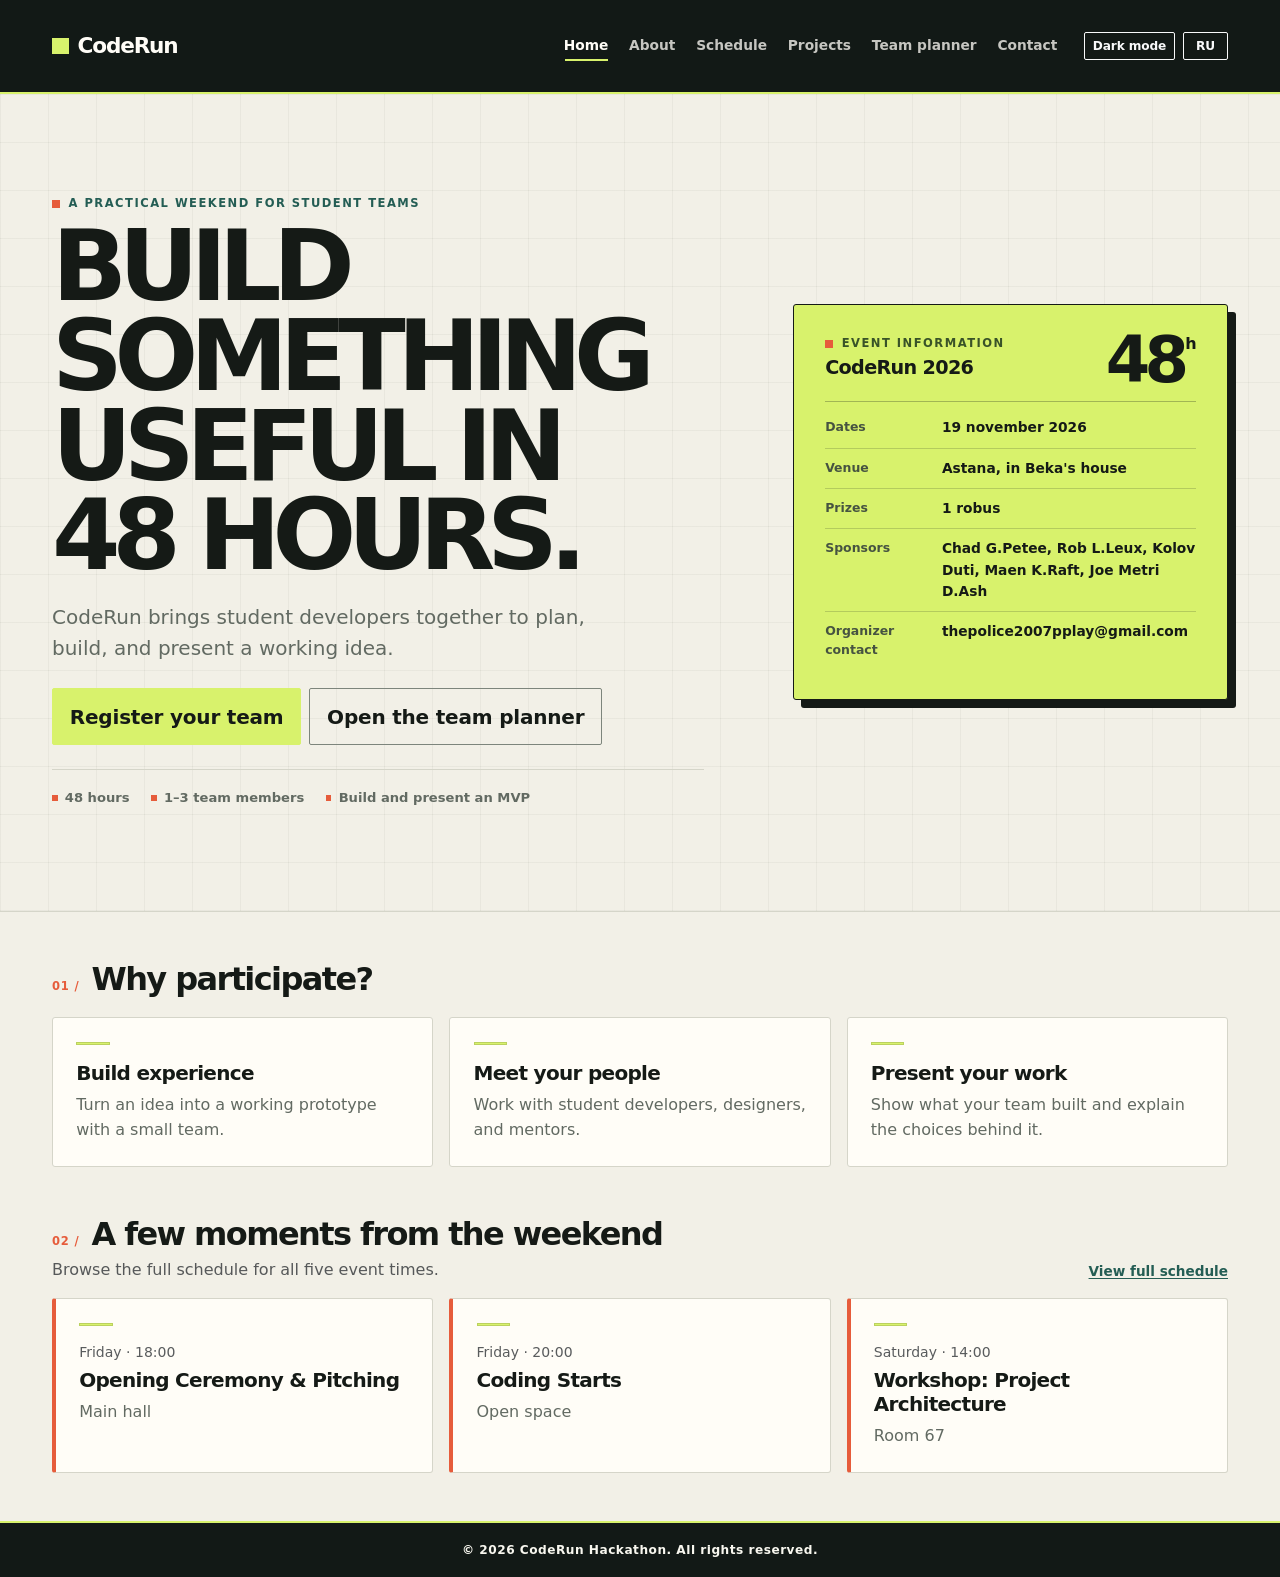
==== commit 9889e960: "fixed index.html" ====
--- a/index.html
+++ b/index.html
@@ -58,8 +58,8 @@
                         <div><dt data-i18n="home.dateLabel">Dates</dt><dd data-event-info="date">19 november 2026</dd></div>
                         <div><dt data-i18n="home.placeLabel">Venue</dt><dd data-event-info="venue">Astana, in Beka's house</dd></div>
                         <div><dt data-i18n="home.prizeLabel">Prizes</dt><dd data-event-info="prizes">1 robus</dd></div>
-                        <div><dt data-i18n="home.sponsorsLabel">Sponsors</dt><dd data-event-info="sponsors">Chad G.Petee, Rob L.Leux, Kolov Duti, Maen K.Raft, Joe Metri D.Ash", ru: "Chad G.Petee, Rob L.Leux, Kolov Duti, Maen K.Raft, Joe Metri D.Ash</dd></div>
-                        <div><dt data-i18n="home.organizerLabel">thepolice2007pplay@gmail.com</dt><dd data-event-info="organizerEmail">Add organizer email</dd></div>
+                        <div><dt data-i18n="home.sponsorsLabel">Sponsors</dt><dd data-event-info="sponsors">Chad G.Petee, Rob L.Leux, Kolov Duti, Maen K.Raft, Joe Metri D.Ash</dd></div>
+                        <div><dt data-i18n="home.organizerLabel">Organizer Contact</dt><dd data-event-info="organizerEmail">thepolice2007pplay@gmail.com</dd></div>
                     </dl>
                 </aside>
             </div>
